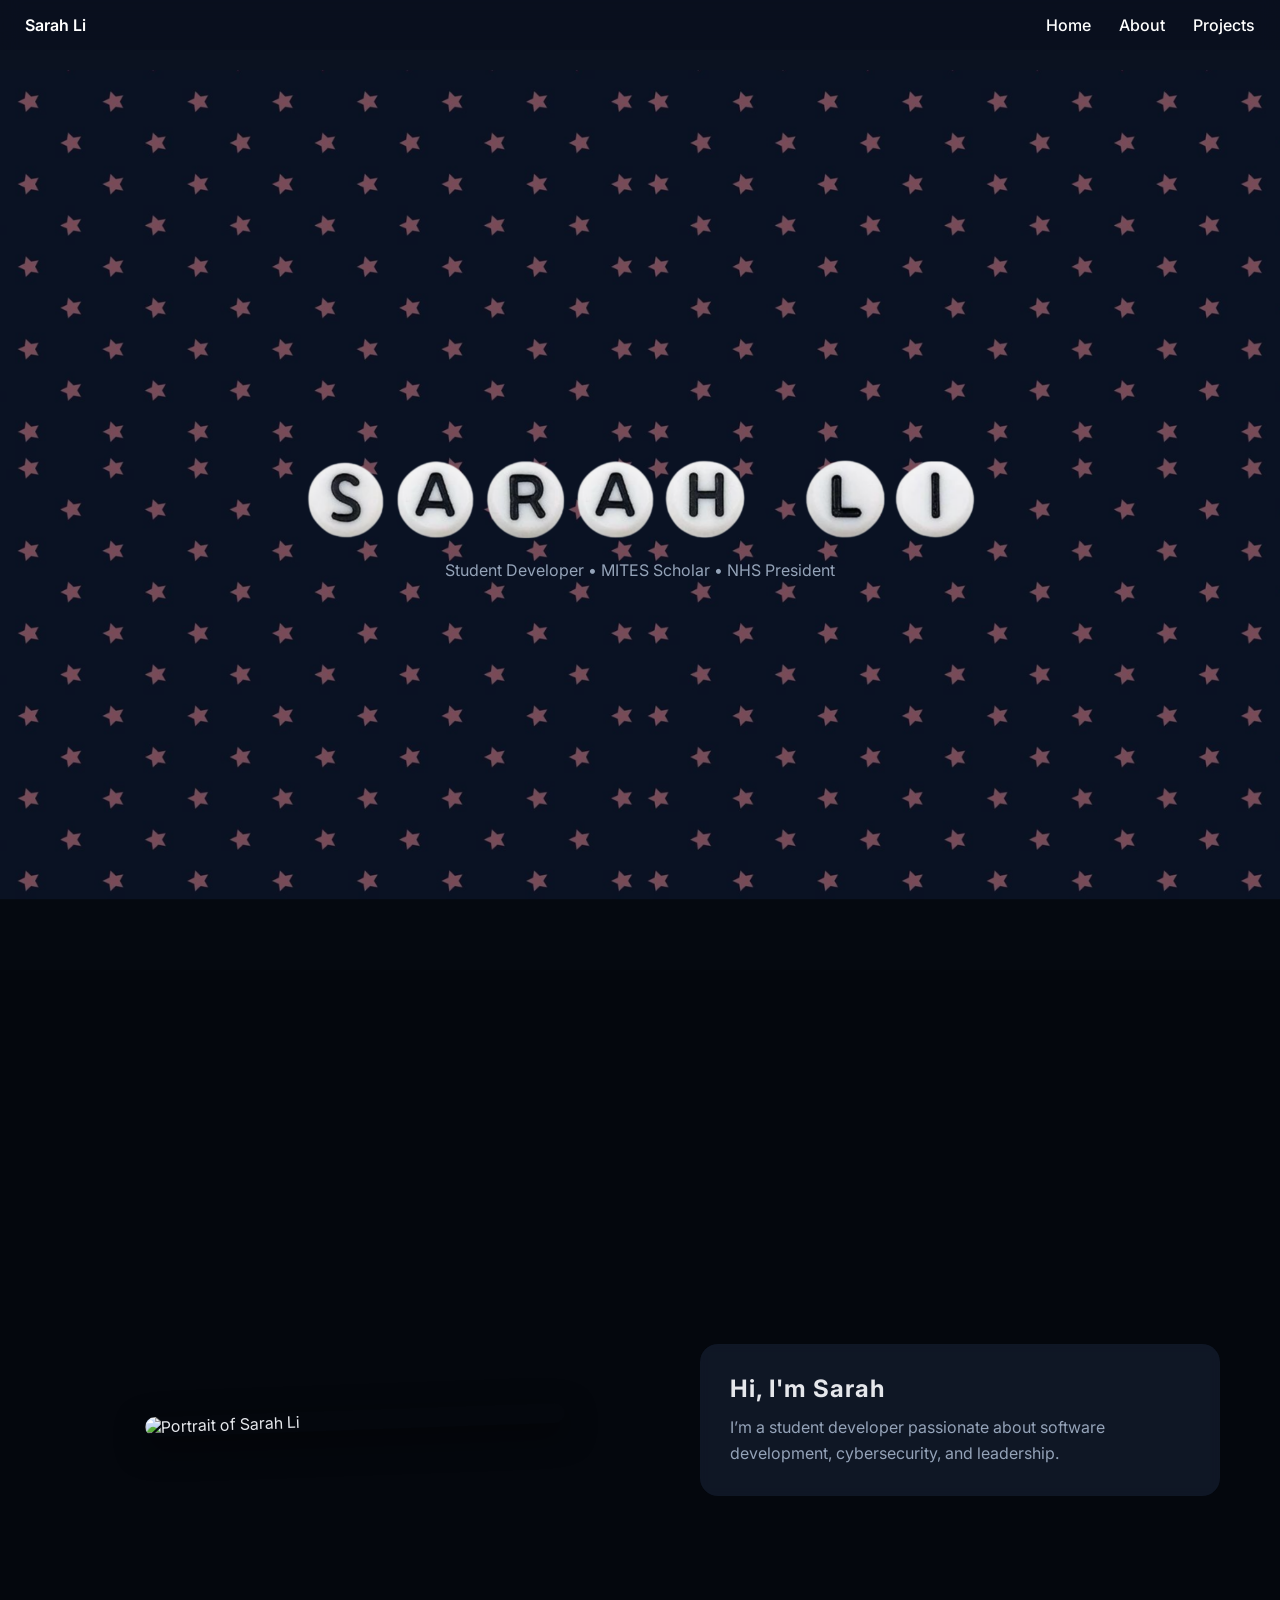
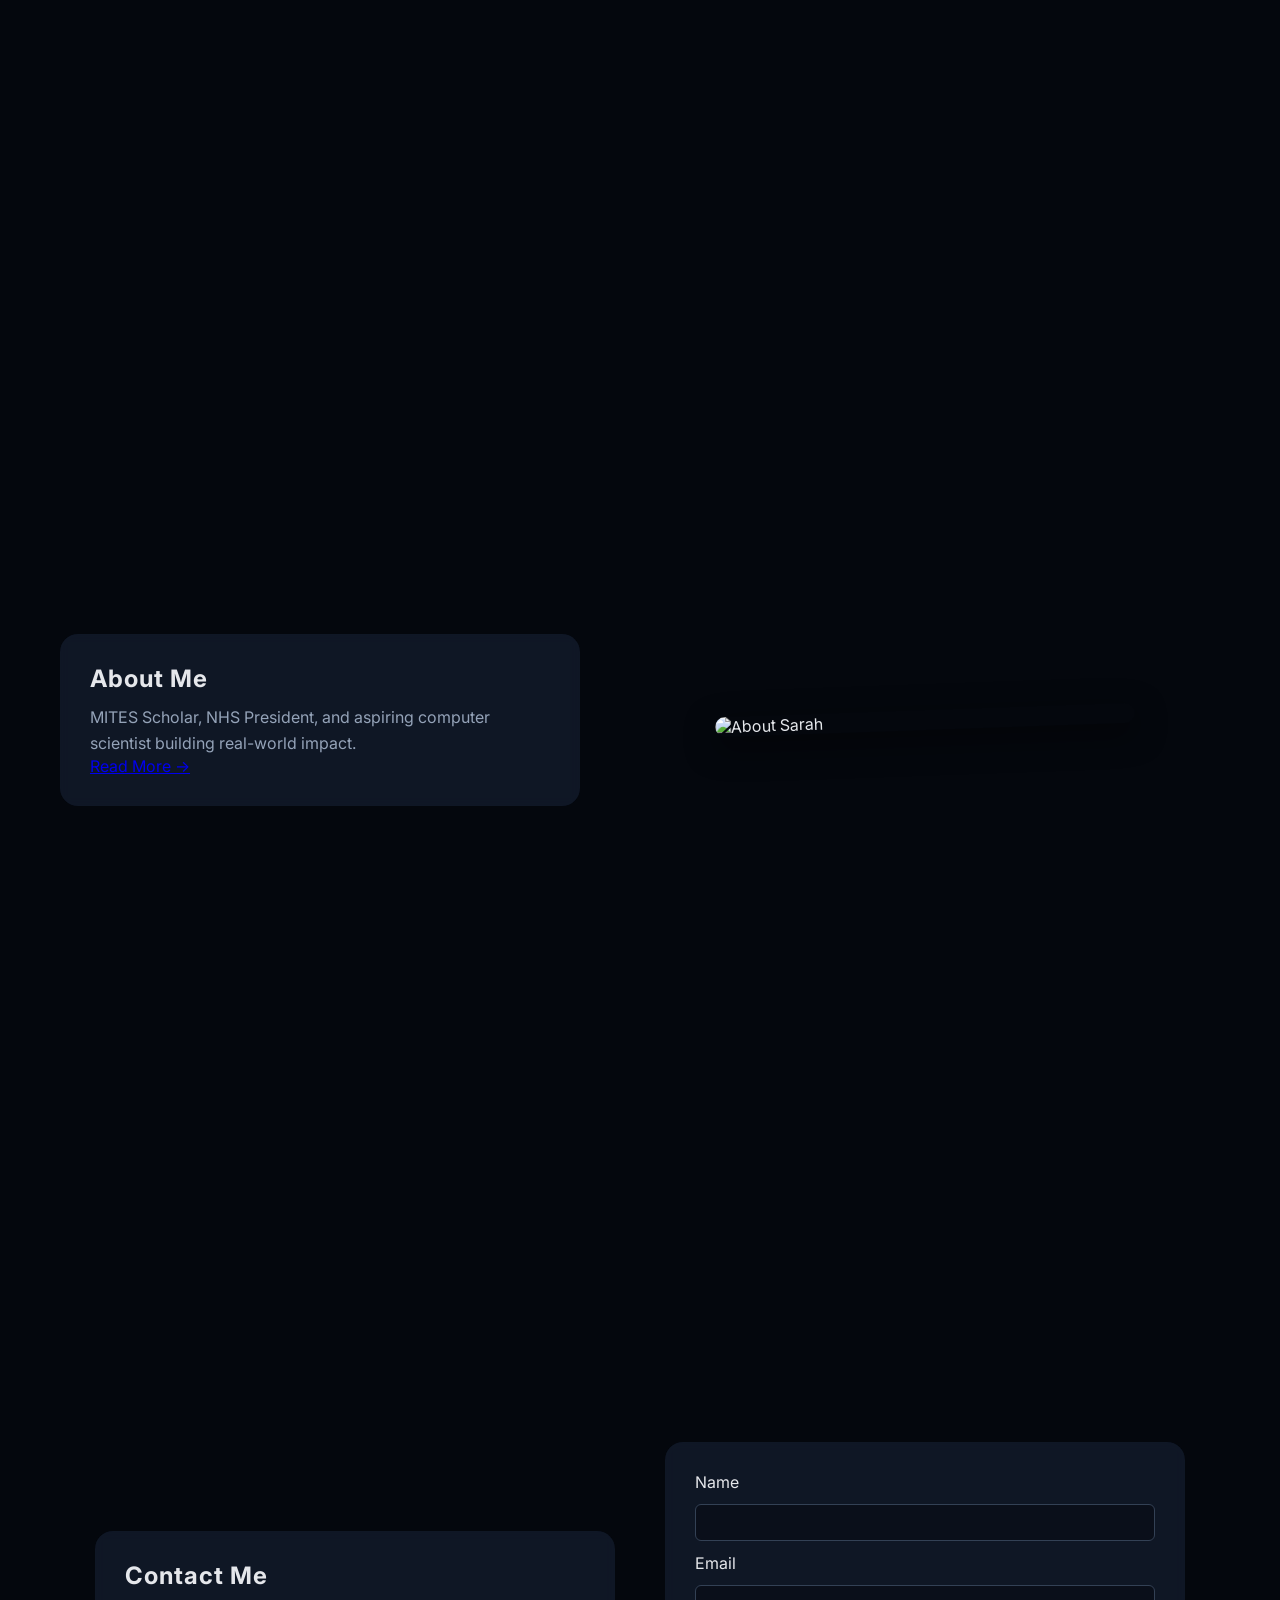
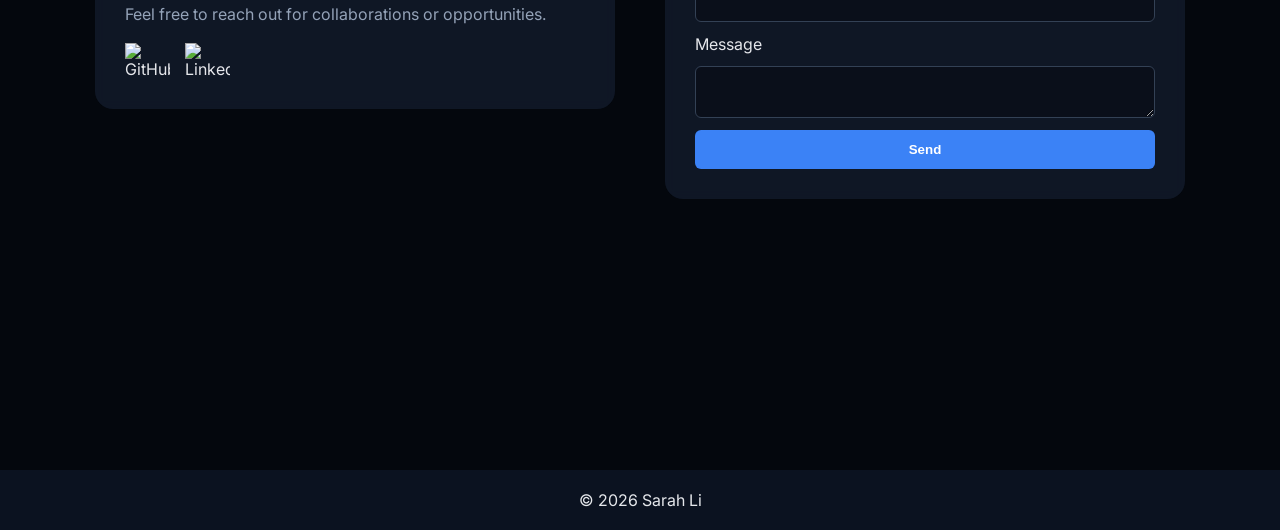
==== index.html @ 17f5e5b0 "barebones-no text yet" ====
<!DOCTYPE html>
<html lang="en">
<head>
<meta charset="UTF-8">
<meta name="description" content="Sarah Li portfolio - MITES Scholar, student developer, leadership, and software projects.">
<meta name="viewport" content="width=device-width, initial-scale=1.0">

<title>Sarah Li | Portfolio</title>

<link rel="stylesheet" href="style.css">

<style>
h2 { letter-spacing: 1px; }
</style>
</head>

<body>

<a href="#main" class="skip-link">Skip to content</a>

<nav>
  <div class="logo">Sarah Li</div>
  <div class="nav-links">
    <a href="index.html">Home</a>
    <a href="about.html">About</a>
    <a href="projects.html">Projects</a>
  </div>
</nav>

<main id="main">

<section class="hero">
    <div class="hero-overlay"></div>

    <div class="name-container">
        <img src="assets/name/S.png" class="letter" alt="S">
        <img src="assets/name/A.png" class="letter" alt="A">
        <img src="assets/name/R.png" class="letter" alt="R">
        <img src="assets/name/A2.png" class="letter" alt="A">
        <img src="assets/name/H.png" class="letter" alt="H">
        <span class="space"></span>
        <img src="assets/name/L.png" class="letter" alt="L">
        <img src="assets/name/I.png" class="letter" alt="I">
    </div>

    <p class="tagline">Student Developer • MITES Scholar • NHS President</p>
</section>

<!-- INTRO -->
<section class="image-section intro-bg">
<div class="overlay"></div>

<div class="split-section">
    <div class="split-img">
        <img src="assets/me.png" alt="Portrait of Sarah Li">
    </div>

    <div class="split-right">
        <h2>Hi, I'm Sarah</h2>
        <p>I’m a student developer passionate about software development, cybersecurity, and leadership.</p>
    </div>
</div>
</section>

<!-- ABOUT -->
<section class="image-section about-bg">
<div class="overlay"></div>

<div class="split-section split-reverse">
    <div class="split-img">
        <img src="assets/about.png" alt="About Sarah">
    </div>

    <div class="split-left">
        <h2>About Me</h2>
        <p>MITES Scholar, NHS President, and aspiring computer scientist building real-world impact.</p>
        <a href="about.html">Read More →</a>
    </div>
</div>
</section>

<!-- CONTACT -->
<section id="contact" class="image-section contact-bg">
<div class="overlay"></div>

<div class="split-left">
    <h2>Contact Me</h2>
    <p>Feel free to reach out for collaborations or opportunities.</p>

    <div class="social-icons">
        <img src="assets/github.png" class="social-icon" alt="GitHub">
        <img src="assets/linkedin.png" class="social-icon" alt="LinkedIn">
    </div>
</div>

<div class="split-right">
<form class="contact-form">
<label>Name</label>
<input type="text" required>

<label>Email</label>
<input type="email" required>

<label>Message</label>
<textarea required></textarea>

<button type="submit">Send</button>
</form>
</div>

</section>

</main>

<footer>
<p>© 2026 Sarah Li</p>
</footer>

<script src="script.js"></script>

</body>
</html>
---- style.css ----
/* ===== FONT ===== */
@import url('https://fonts.googleapis.com/css2?family=Inter:wght@300;400;600&display=swap');

/* ===== ROOT ===== */
:root {
    --bg: #0b1220;
    --paper: rgba(18, 26, 43, 0.85);
    --text: #e5e7eb;
    --muted: #94a3b8;
    --accent: #3b82f6;
}

/* ===== RESET ===== */
* {
    margin: 0;
    padding: 0;
    box-sizing: border-box;
}

body {
    font-family: "Inter", sans-serif;
    color: var(--text);
    background: var(--bg);
}

/* ===== NAVBAR ===== */
nav {
    position: fixed;
    top: 0;
    width: 100%;
    z-index: 1000;

    display: flex;
    justify-content: space-between;
    align-items: center;

    padding: 15px 25px;

    background: rgba(10, 15, 30, 0.75);
    backdrop-filter: blur(10px);
}

.logo {
    margin-right: auto;
    color: white;
    font-weight: 600;
}

.nav-links {
    display: flex;
    align-items: center;
    gap: 28px;
    flex-wrap: nowrap;
    margin-left: auto;
}

.nav-links a {
    color: white;
    text-decoration: none;
    font-weight: 500;
}

.nav-links a:hover {
    color: var(--accent);
    text-decoration: underline;
}
/* ===== PROJECTS CAROUSEL CENTERING ===== */
.project-wrapper {
    position: relative;
    z-index: 2;
    width: 100%;
    max-width: 900px;
    margin: 0 auto;
    padding: 40px 20px;
    text-align: center;
    background: var(--paper);
    border-radius: 18px;
    backdrop-filter: blur(6px);
}

.project-wrapper h1,

.project-wrapper h2,

.project-wrapper h3,

.project-wrapper p {

    color: var(--text);

}


.carousel {
    margin-top: 20px;
}

.carousel iframe {
    border-radius: 12px;
    border: none;
}

.carousel p {
    margin-top: 12px;
    color: var(--muted);
}

/* prevent overlap */
main {
    margin-top: 70px;
}

/* ===== HERO ===== */
.hero {
    height: 100vh;

    display: flex;
    flex-direction: column;
    justify-content: center;
    align-items: center;

    background-image: url("assets/backgrounds/links.png");
    background-size: cover;
    background-position: center;
    background-attachment: fixed;

    position: relative;
}

.hero-overlay {
    position: absolute;
    inset: 0;
    background: rgba(0,0,0,0.5);
}

/* ===== NAME LETTERS ===== */
.name-container {
    display: flex;
    flex-wrap: wrap;
    justify-content: center;
    gap: 10px;
    z-index: 2;
}

.letter {
    height: 80px;
}

.space {
    width: 40px;
}

.tagline {
    margin-top: 20px;
    color: var(--muted);
    z-index: 2;
}

/* ===== PARALLAX SECTIONS ===== */
.image-section {
    position: relative;
    min-height: 100vh;

    display: flex;
    align-items: center;
    justify-content: center;

    background-size: cover;
    background-position: center;
    background-attachment: fixed;
}

/* ===== BACKGROUNDS ===== */
.intro-bg {
    background-image: url("assets/backgrounds/intro.png");
}

.about-bg {
    background-image: url("assets/backgrounds/about.png");
}

.contact-bg {
    background-image: url("assets/backgrounds/contact.png");
}

/* ===== OVERLAY ===== */
.overlay {
    position: absolute;
    inset: 0;
    background: rgba(0,0,0,0.6);
}

/* ===== SPLIT LAYOUT ===== */
.split-section {
    position: relative;
    z-index: 2;

    display: flex;
    align-items: center;
    justify-content: center;

    gap: 50px;
    padding: 80px 60px;
    width: 100%;
}

/* alternating */
.split-reverse {
    flex-direction: row-reverse;
}

/* TEXT BOXES */
.split-left,
.split-right {
    flex: 1;

    background: var(--paper);
    padding: 30px;
    border-radius: 18px;

    backdrop-filter: blur(6px);
    max-width: 520px;
}

/* TEXT STYLING */
.split-left h2,
.split-right h2 {
    margin-bottom: 12px;
}

.split-left p,
.split-right p {
    color: var(--muted);
    line-height: 1.6;
}

/* IMAGE SIDE */
.split-img {
    flex: 1;
    display: flex;
    justify-content: center;
}

.split-img img {
    width: 100%;
    max-width: 420px;
    border-radius: 12px;

    /* scrapbook vibe */
    transform: rotate(-2deg);
    box-shadow: 0 10px 30px rgba(0,0,0,0.5);
}

/* ===== CONTACT ===== */
#contact {
    position: relative;
    z-index: 2;

    display: flex;
    align-items: center;
    justify-content: center;

    gap: 50px;
    padding: 100px 60px;
}

/* FORM */
.contact-form {
    display: flex;
    flex-direction: column;
    gap: 12px;
}

.contact-form input,
.contact-form textarea {
    width: 100%;
    padding: 10px;

    border-radius: 6px;
    border: 1px solid #334155;

    background: rgba(0,0,0,0.3);
    color: var(--text);
}

.contact-form button {
    background: var(--accent);
    color: white;

    border: none;
    padding: 12px;
    border-radius: 6px;

    cursor: pointer;
    font-weight: 600;
}

.contact-form button:hover {
    opacity: 0.9;
}

/* ===== SOCIAL ===== */
.social-icons {
    display: flex;
    gap: 15px;
    margin-top: 15px;
}

.social-icon {
    width: 45px;
    transition: transform 0.2s;
}

.social-icon:hover {
    transform: scale(1.15);
}

/* ===== ACCESSIBILITY ===== */
.skip-link {
    position: absolute;
    top: -40px;
    left: 0;
    background: var(--accent);
    padding: 10px;
    z-index: 2000;
}

.skip-link:focus {
    top: 0;
}

/* ===== FOOTER ===== */
footer {
    text-align: center;
    padding: 20px;
}

/* ===== MOBILE ===== */
@media (max-width: 900px) {

    .split-section,
    #contact {
        flex-direction: column;
        text-align: center;
        padding: 60px 20px;
    }

    .split-img img {
        max-width: 300px;
    }

    nav {
        flex-direction: row;
        flex-wrap: wrap;
        justify-content: space-between;
    }

    .nav-links {
        width: 100%;
        justify-content: center;
        margin-top: 10px;
    }
}
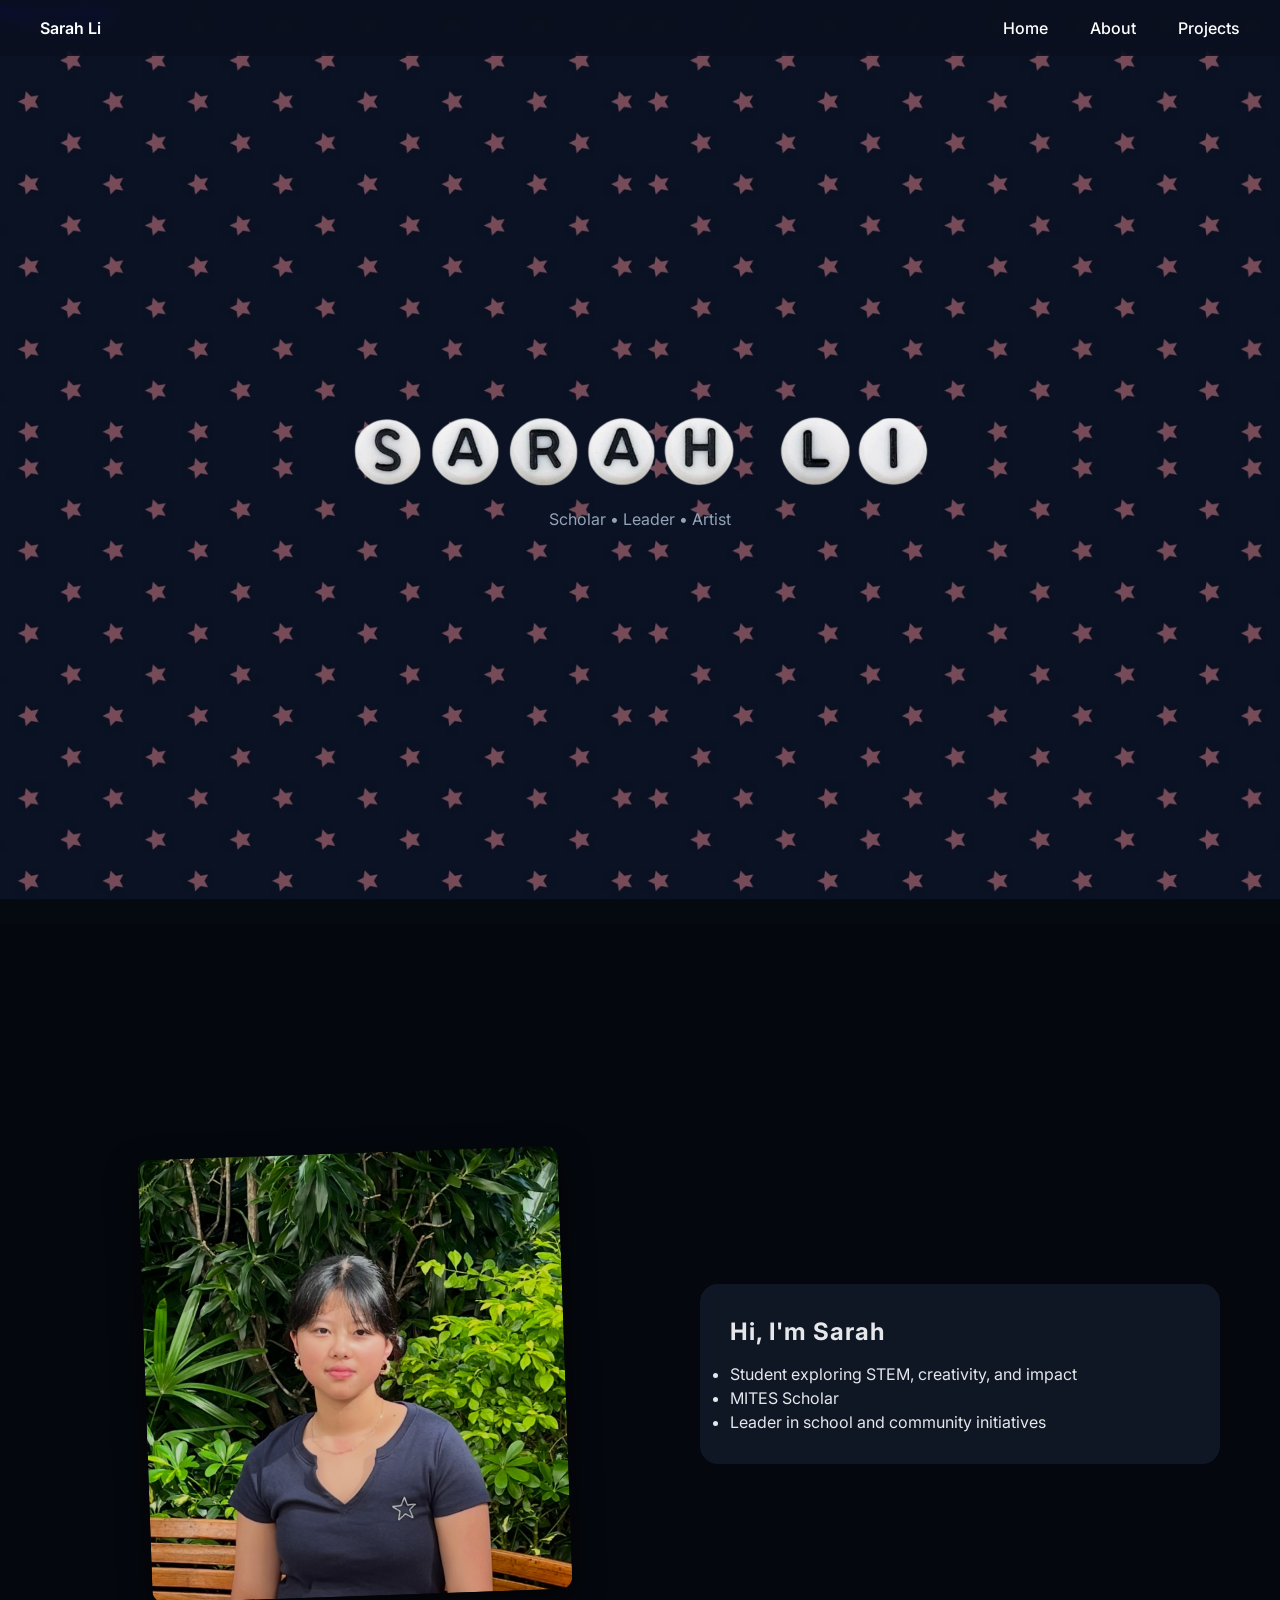
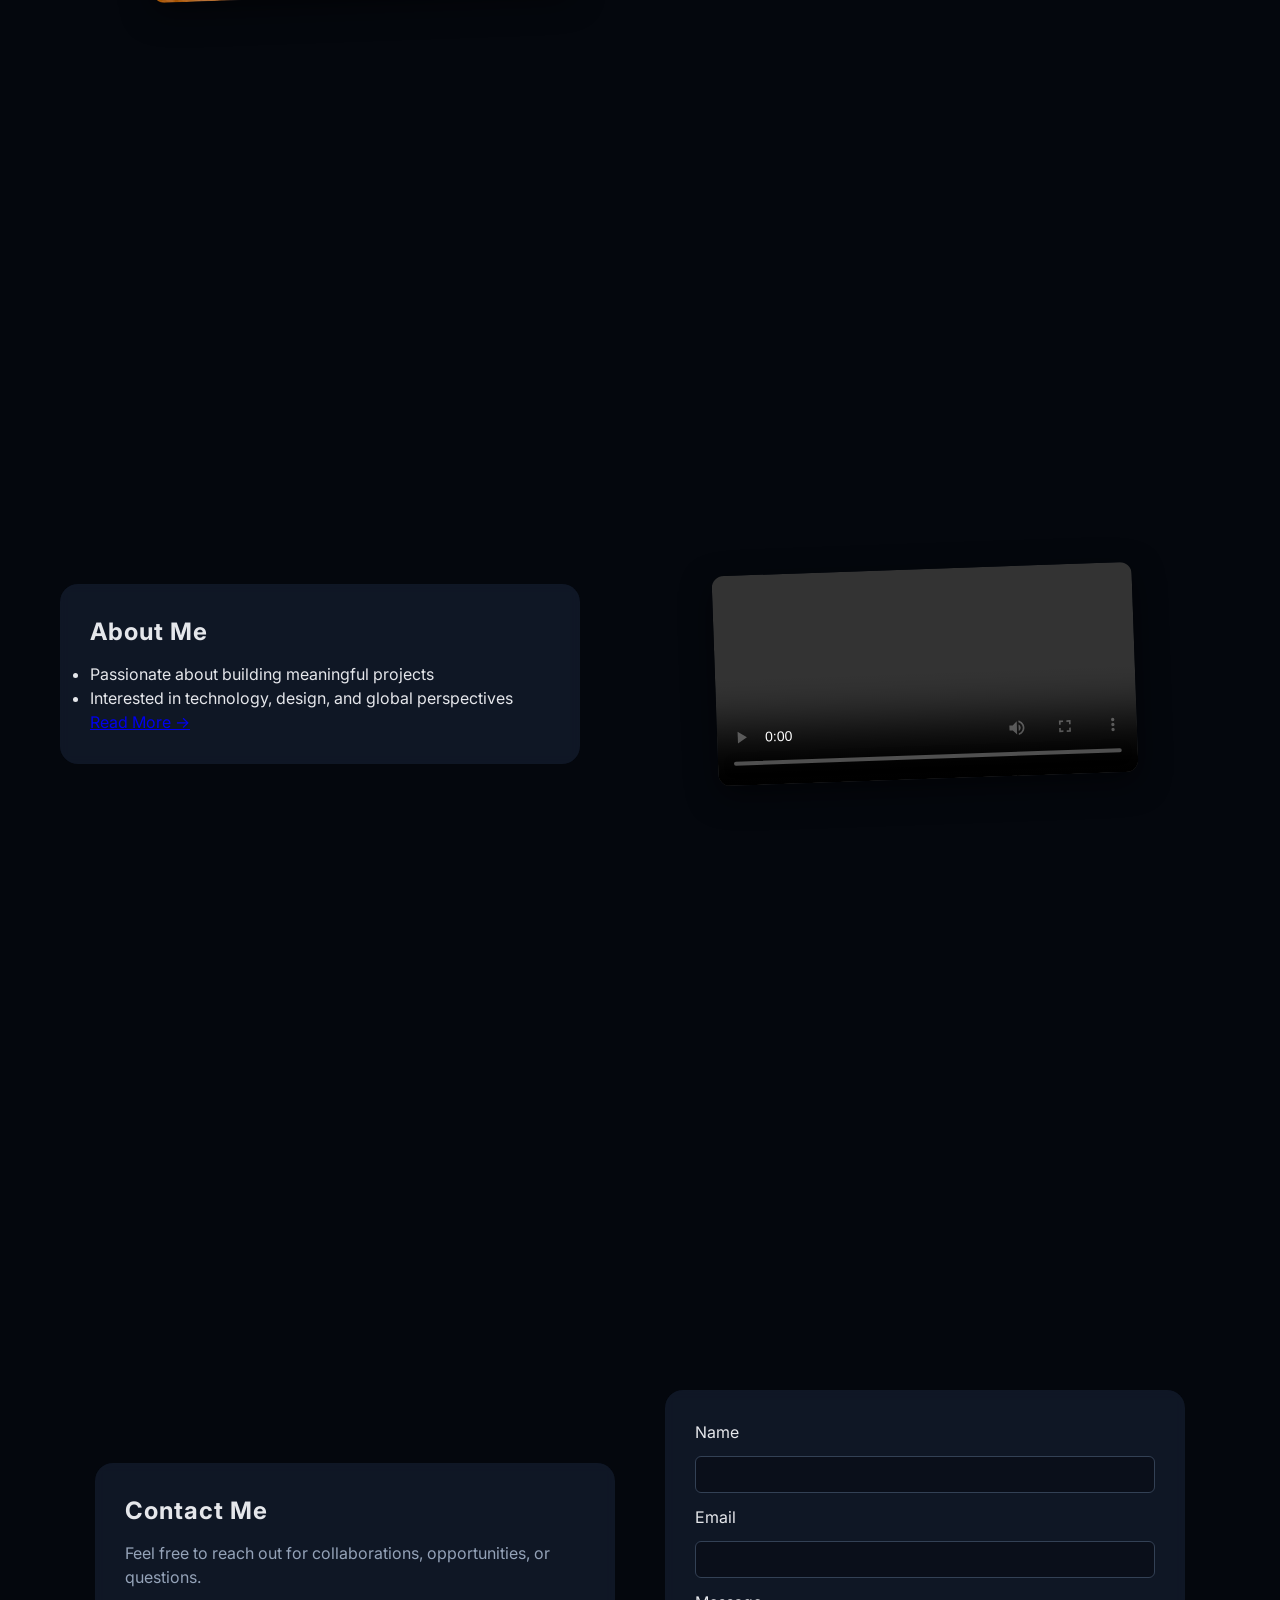
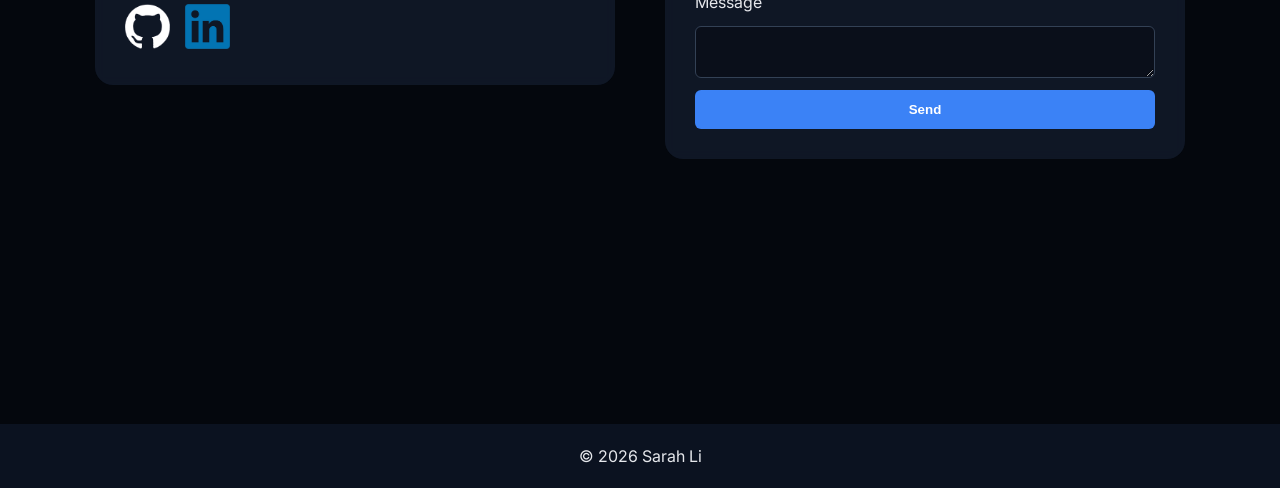
==== commit 2c8abc15: "complete portfolio" ====
--- a/index.html
+++ b/index.html
@@ -2,7 +2,7 @@
 <html lang="en">
 <head>
 <meta charset="UTF-8">
-<meta name="description" content="Sarah Li portfolio - MITES Scholar, student developer, leadership, and software projects.">
+<meta name="description" content="Sarah Li portfolio">
 <meta name="viewport" content="width=device-width, initial-scale=1.0">
 
 <title>Sarah Li | Portfolio</title>
@@ -43,7 +43,7 @@
         <img src="assets/name/I.png" class="letter" alt="I">
     </div>
 
-    <p class="tagline">Student Developer • MITES Scholar • NHS President</p>
+    <p class="tagline">Scholar • Leader • Artist</p>
 </section>
 
 <!-- INTRO -->
@@ -52,13 +52,17 @@
 
 <div class="split-section">
     <div class="split-img">
-        <img src="assets/me.png" alt="Portrait of Sarah Li">
+        <img src="assets/profile.jpeg" alt="Profile Picture of Sarah Li">
     </div>
 
     <div class="split-right">
-        <h2>Hi, I'm Sarah</h2>
-        <p>I’m a student developer passionate about software development, cybersecurity, and leadership.</p>
-    </div>
+    <h2>Hi, I'm Sarah</h2>
+    <ul>
+        <li>Student exploring STEM, creativity, and impact</li>
+        <li>MITES Scholar</li>
+        <li>Leader in school and community initiatives</li>
+    </ul>
+</div>
 </div>
 </section>
 
@@ -68,14 +72,17 @@
 
 <div class="split-section split-reverse">
     <div class="split-img">
-        <img src="assets/about.png" alt="About Sarah">
+        <video src="assets/Academics.mp4" controls alt="Creative and academic work by Sarah Li"></video>
     </div>
 
     <div class="split-left">
-        <h2>About Me</h2>
-        <p>MITES Scholar, NHS President, and aspiring computer scientist building real-world impact.</p>
-        <a href="about.html">Read More →</a>
-    </div>
+    <h2>About Me</h2>
+    <ul>
+        <li>Passionate about building meaningful projects</li>
+        <li>Interested in technology, design, and global perspectives</li>
+    </ul>
+    <a href="about.html">Read More →</a>
+</div>
 </div>
 </section>
 
@@ -85,24 +92,37 @@
 
 <div class="split-left">
     <h2>Contact Me</h2>
-    <p>Feel free to reach out for collaborations or opportunities.</p>
+    <p>Feel free to reach out for collaborations, opportunities, or questions.</p>
 
     <div class="social-icons">
-        <img src="assets/github.png" class="social-icon" alt="GitHub">
-        <img src="assets/linkedin.png" class="social-icon" alt="LinkedIn">
+
+        <!-- GitHub -->
+        <a href="https://github.com/SarahLi25" target="_blank" rel="noopener noreferrer">
+            <img src="assets/githubLogo.png" 
+                 class="social-icon" 
+                 alt="Visit Sarah Li's GitHub profile">
+        </a>
+
+        <!-- LinkedIn -->
+        <a href="https://www.linkedin.com/in/sarah-li-873441270/" target="_blank" rel="noopener noreferrer">
+            <img src="assets/linkedinLogo.png" 
+                 class="social-icon" 
+                 alt="Visit Sarah Li's LinkedIn profile">
+        </a>
+
     </div>
 </div>
 
 <div class="split-right">
 <form class="contact-form">
-<label>Name</label>
-<input type="text" required>
+<label for="name">Name</label>
+<input id="name" type="text" required>
 
-<label>Email</label>
-<input type="email" required>
+<label for="email">Email</label>
+<input id="email" type="email" required>
 
-<label>Message</label>
-<textarea required></textarea>
+<label for="message">Message</label>
+<textarea id="message" required></textarea>
 
 <button type="submit">Send</button>
 </form>
--- a/style.css
+++ b/style.css
@@ -21,9 +21,10 @@
     font-family: "Inter", sans-serif;
     color: var(--text);
     background: var(--bg);
-}
-
-/* ===== NAVBAR ===== */
+    line-height: 1.5;
+}
+
+/* ===== NAVBAR (FIXED LAYOUT) ===== */
 nav {
     position: fixed;
     top: 0;
@@ -31,27 +32,26 @@
     z-index: 1000;
 
     display: flex;
+    align-items: center;
     justify-content: space-between;
-    align-items: center;
-
-    padding: 15px 25px;
+
+    padding: 16px 40px;
 
     background: rgba(10, 15, 30, 0.75);
     backdrop-filter: blur(10px);
 }
 
 .logo {
-    margin-right: auto;
     color: white;
     font-weight: 600;
+    flex-shrink: 0;
 }
 
 .nav-links {
     display: flex;
     align-items: center;
-    gap: 28px;
-    flex-wrap: nowrap;
-    margin-left: auto;
+    gap: 42px; /* more breathing room */
+    flex-shrink: 0;
 }
 
 .nav-links a {
@@ -64,7 +64,161 @@
     color: var(--accent);
     text-decoration: underline;
 }
-/* ===== PROJECTS CAROUSEL CENTERING ===== */
+
+/* ===== HERO (FIXED NAME ALIGNMENT) ===== */
+.hero {
+    height: 100vh;
+
+    display: flex;
+    flex-direction: column;
+    justify-content: center;
+    align-items: center;
+
+    background-image: url("assets/backgrounds/links.png");
+    background-size: cover;
+    background-position: center;
+    background-attachment: fixed;
+
+    position: relative;
+    text-align: center;
+}
+
+.hero-overlay {
+    position: absolute;
+    inset: 0;
+    background: rgba(0,0,0,0.5);
+}
+
+/* ===== NAME LETTERS FIX ===== */
+.name-container {
+    display: flex;
+    flex-wrap: wrap;
+    justify-content: center;
+    align-items: center;
+    gap: 8px;
+
+    position: relative;
+    z-index: 2;
+
+    max-width: 90%;
+}
+
+.letter {
+    height: 70px; /* slightly smaller = cleaner alignment */
+    width: auto;
+}
+
+.space {
+    width: 30px;
+}
+
+.tagline {
+    margin-top: 20px;
+    color: var(--muted);
+    z-index: 2;
+}
+
+/* ===== PARALLAX SECTIONS ===== */
+.image-section {
+    position: relative;
+    min-height: 100vh;
+
+    display: flex;
+    align-items: center;
+    justify-content: center;
+
+    background-size: cover;
+    background-position: center;
+    background-attachment: fixed;
+}
+
+/* ===== BACKGROUNDS ===== */
+.intro-bg {
+    background-image: url("assets/backgrounds/intro.png");
+}
+
+.about-bg {
+    background-image: url("assets/backgrounds/about.png");
+}
+
+.contact-bg {
+    background-image: url("assets/backgrounds/contact.png");
+}
+
+/* ===== OVERLAY ===== */
+.overlay {
+    position: absolute;
+    inset: 0;
+    background: rgba(0,0,0,0.6);
+}
+
+/* ===== SPLIT LAYOUT ===== */
+.split-section {
+    position: relative;
+    z-index: 2;
+
+    display: flex;
+    align-items: center;
+    justify-content: center;
+
+    gap: 50px;
+    padding: 80px 60px;
+    width: 100%;
+}
+
+.split-reverse {
+    flex-direction: row-reverse;
+}
+
+/* ===== TEXT BOXES ===== */
+.split-left,
+.split-right {
+    flex: 1;
+
+    background: var(--paper);
+    padding: 30px;
+    border-radius: 18px;
+
+    backdrop-filter: blur(6px);
+    max-width: 520px;
+}
+
+.split-left h2,
+.split-right h2 {
+    margin-bottom: 12px;
+}
+
+.split-left p,
+.split-right p {
+    color: var(--muted);
+}
+
+/* ===== IMAGES ===== */
+.split-img {
+    flex: 1;
+    display: flex;
+    justify-content: center;
+}
+
+.split-img img,
+.split-img video,
+.split-img iframe {
+    width: 100%;
+    max-width: 420px;
+    border-radius: 12px;
+
+    transform: rotate(-2deg);
+    box-shadow: 0 10px 30px rgba(0,0,0,0.5);
+}
+
+/* ===== SUBTEXT ===== */
+.subtext {
+    margin-left: 20px;
+    color: var(--muted);
+    font-size: 0.95rem;
+}
+
+/* ===== PROJECTS ===== */
 .project-wrapper {
     position: relative;
     z-index: 2;
@@ -75,180 +229,110 @@
     text-align: center;
     background: var(--paper);
     border-radius: 18px;
-    backdrop-filter: blur(6px);
-}
-
-.project-wrapper h1,
-
-.project-wrapper h2,
-
-.project-wrapper h3,
-
-.project-wrapper p {
-
-    color: var(--text);
-
-}
-
-
-.carousel {
+    box-shadow: 0 12px 40px rgba(0,0,0,0.35);
+    color: var(--text);
+}
+
+.project-title {
+    font-size: 1.3rem;
+    font-weight: 600;
+    margin-bottom: 10px;
+    color: var(--text);
+}
+
+.project-description {
+    color: var(--muted);
+    font-size: 0.95rem;
+    margin: 12px 0;
+}
+
+/* ===== EMBEDS ===== */
+.project-embed {
+    width: 80%;
+    height: 240px;
+    border: none;
+    border-radius: 14px;
+    display: block;
+    margin: 0 auto;
+}
+
+/* ===== BUTTON ===== */
+.project-btn {
+    display: inline-block;
+    margin-top: 8px;
+    padding: 8px 16px;
+
+    background: #1f2937;
+    color: var(--text);
+
+    border: 1px solid rgba(255,255,255,0.15);
+    border-radius: 10px;
+
+    text-decoration: none;
+    font-size: 0.9rem;
+
+    transition: 0.2s ease;
+}
+
+.project-btn:hover {
+    background: var(--accent);
+    color: white;
+}
+
+/* ===== AWARDS TABLE (FINAL POLISHED VERSION) ===== */
+.awards-table {
+    width: 100%;
+    border-collapse: collapse;
     margin-top: 20px;
-}
-
-.carousel iframe {
-    border-radius: 12px;
-    border: none;
-}
-
-.carousel p {
-    margin-top: 12px;
+
+    background: var(--paper);
+    backdrop-filter: blur(10px);
+
+    border-radius: 14px;
+    overflow: hidden;
+
+    box-shadow: 0 10px 30px rgba(0,0,0,0.35);
+}
+
+/* HEADER */
+.awards-table th {
+    padding: 14px 16px;
+    text-align: left;
+
+    background: rgba(0, 0, 0, 0.35);
+    color: var(--text);
+
+    font-weight: 600;
+    letter-spacing: 0.5px;
+}
+
+/* CELLS */
+.awards-table td {
+    padding: 14px 16px;
+    text-align: left;
+
     color: var(--muted);
-}
-
-/* prevent overlap */
-main {
-    margin-top: 70px;
-}
-
-/* ===== HERO ===== */
-.hero {
-    height: 100vh;
-
-    display: flex;
-    flex-direction: column;
-    justify-content: center;
-    align-items: center;
-
-    background-image: url("assets/backgrounds/links.png");
-    background-size: cover;
-    background-position: center;
-    background-attachment: fixed;
-
-    position: relative;
-}
-
-.hero-overlay {
-    position: absolute;
-    inset: 0;
-    background: rgba(0,0,0,0.5);
-}
-
-/* ===== NAME LETTERS ===== */
-.name-container {
-    display: flex;
-    flex-wrap: wrap;
-    justify-content: center;
-    gap: 10px;
-    z-index: 2;
-}
-
-.letter {
-    height: 80px;
-}
-
-.space {
-    width: 40px;
-}
-
-.tagline {
-    margin-top: 20px;
-    color: var(--muted);
-    z-index: 2;
-}
-
-/* ===== PARALLAX SECTIONS ===== */
-.image-section {
-    position: relative;
-    min-height: 100vh;
-
-    display: flex;
-    align-items: center;
-    justify-content: center;
-
-    background-size: cover;
-    background-position: center;
-    background-attachment: fixed;
-}
-
-/* ===== BACKGROUNDS ===== */
-.intro-bg {
-    background-image: url("assets/backgrounds/intro.png");
-}
-
-.about-bg {
-    background-image: url("assets/backgrounds/about.png");
-}
-
-.contact-bg {
-    background-image: url("assets/backgrounds/contact.png");
-}
-
-/* ===== OVERLAY ===== */
-.overlay {
-    position: absolute;
-    inset: 0;
-    background: rgba(0,0,0,0.6);
-}
-
-/* ===== SPLIT LAYOUT ===== */
-.split-section {
-    position: relative;
-    z-index: 2;
-
-    display: flex;
-    align-items: center;
-    justify-content: center;
-
-    gap: 50px;
-    padding: 80px 60px;
-    width: 100%;
-}
-
-/* alternating */
-.split-reverse {
-    flex-direction: row-reverse;
-}
-
-/* TEXT BOXES */
-.split-left,
-.split-right {
-    flex: 1;
-
-    background: var(--paper);
-    padding: 30px;
-    border-radius: 18px;
-
-    backdrop-filter: blur(6px);
-    max-width: 520px;
-}
-
-/* TEXT STYLING */
-.split-left h2,
-.split-right h2 {
-    margin-bottom: 12px;
-}
-
-.split-left p,
-.split-right p {
-    color: var(--muted);
-    line-height: 1.6;
-}
-
-/* IMAGE SIDE */
-.split-img {
-    flex: 1;
-    display: flex;
-    justify-content: center;
-}
-
-.split-img img {
-    width: 100%;
-    max-width: 420px;
-    border-radius: 12px;
-
-    /* scrapbook vibe */
-    transform: rotate(-2deg);
-    box-shadow: 0 10px 30px rgba(0,0,0,0.5);
+    vertical-align: top;
+}
+
+/* ROW SEPARATION */
+.awards-table tr {
+    border-bottom: 1px solid rgba(255,255,255,0.08);
+}
+
+.awards-table tr:last-child {
+    border-bottom: none;
+}
+
+/* HOVER EFFECT  */
+.awards-table tr:hover {
+    background: rgba(255,255,255,0.04);
+    transition: 0.2s ease;
+}
+
+/* EMPHASIS INSIDE TABLE */
+.awards-table strong {
+    color: var(--text);
 }
 
 /* ===== CONTACT ===== */
@@ -264,7 +348,7 @@
     padding: 100px 60px;
 }
 
-/* FORM */
+/* ===== FORM ===== */
 .contact-form {
     display: flex;
     flex-direction: column;
@@ -286,17 +370,11 @@
 .contact-form button {
     background: var(--accent);
     color: white;
-
     border: none;
     padding: 12px;
     border-radius: 6px;
-
     cursor: pointer;
     font-weight: 600;
-}
-
-.contact-form button:hover {
-    opacity: 0.9;
 }
 
 /* ===== SOCIAL ===== */
@@ -313,20 +391,6 @@
 
 .social-icon:hover {
     transform: scale(1.15);
-}
-
-/* ===== ACCESSIBILITY ===== */
-.skip-link {
-    position: absolute;
-    top: -40px;
-    left: 0;
-    background: var(--accent);
-    padding: 10px;
-    z-index: 2000;
-}
-
-.skip-link:focus {
-    top: 0;
 }
 
 /* ===== FOOTER ===== */
@@ -337,7 +401,6 @@
 
 /* ===== MOBILE ===== */
 @media (max-width: 900px) {
-
     .split-section,
     #contact {
         flex-direction: column;
@@ -345,19 +408,15 @@
         padding: 60px 20px;
     }
 
-    .split-img img {
+    .nav-links {
+        justify-content: center;
+        width: 100%;
+        margin-top: 10px;
+    }
+
+    .split-img img,
+    .split-img video,
+    .split-img iframe {
         max-width: 300px;
     }
-
-    nav {
-        flex-direction: row;
-        flex-wrap: wrap;
-        justify-content: space-between;
-    }
-
-    .nav-links {
-        width: 100%;
-        justify-content: center;
-        margin-top: 10px;
-    }
 }
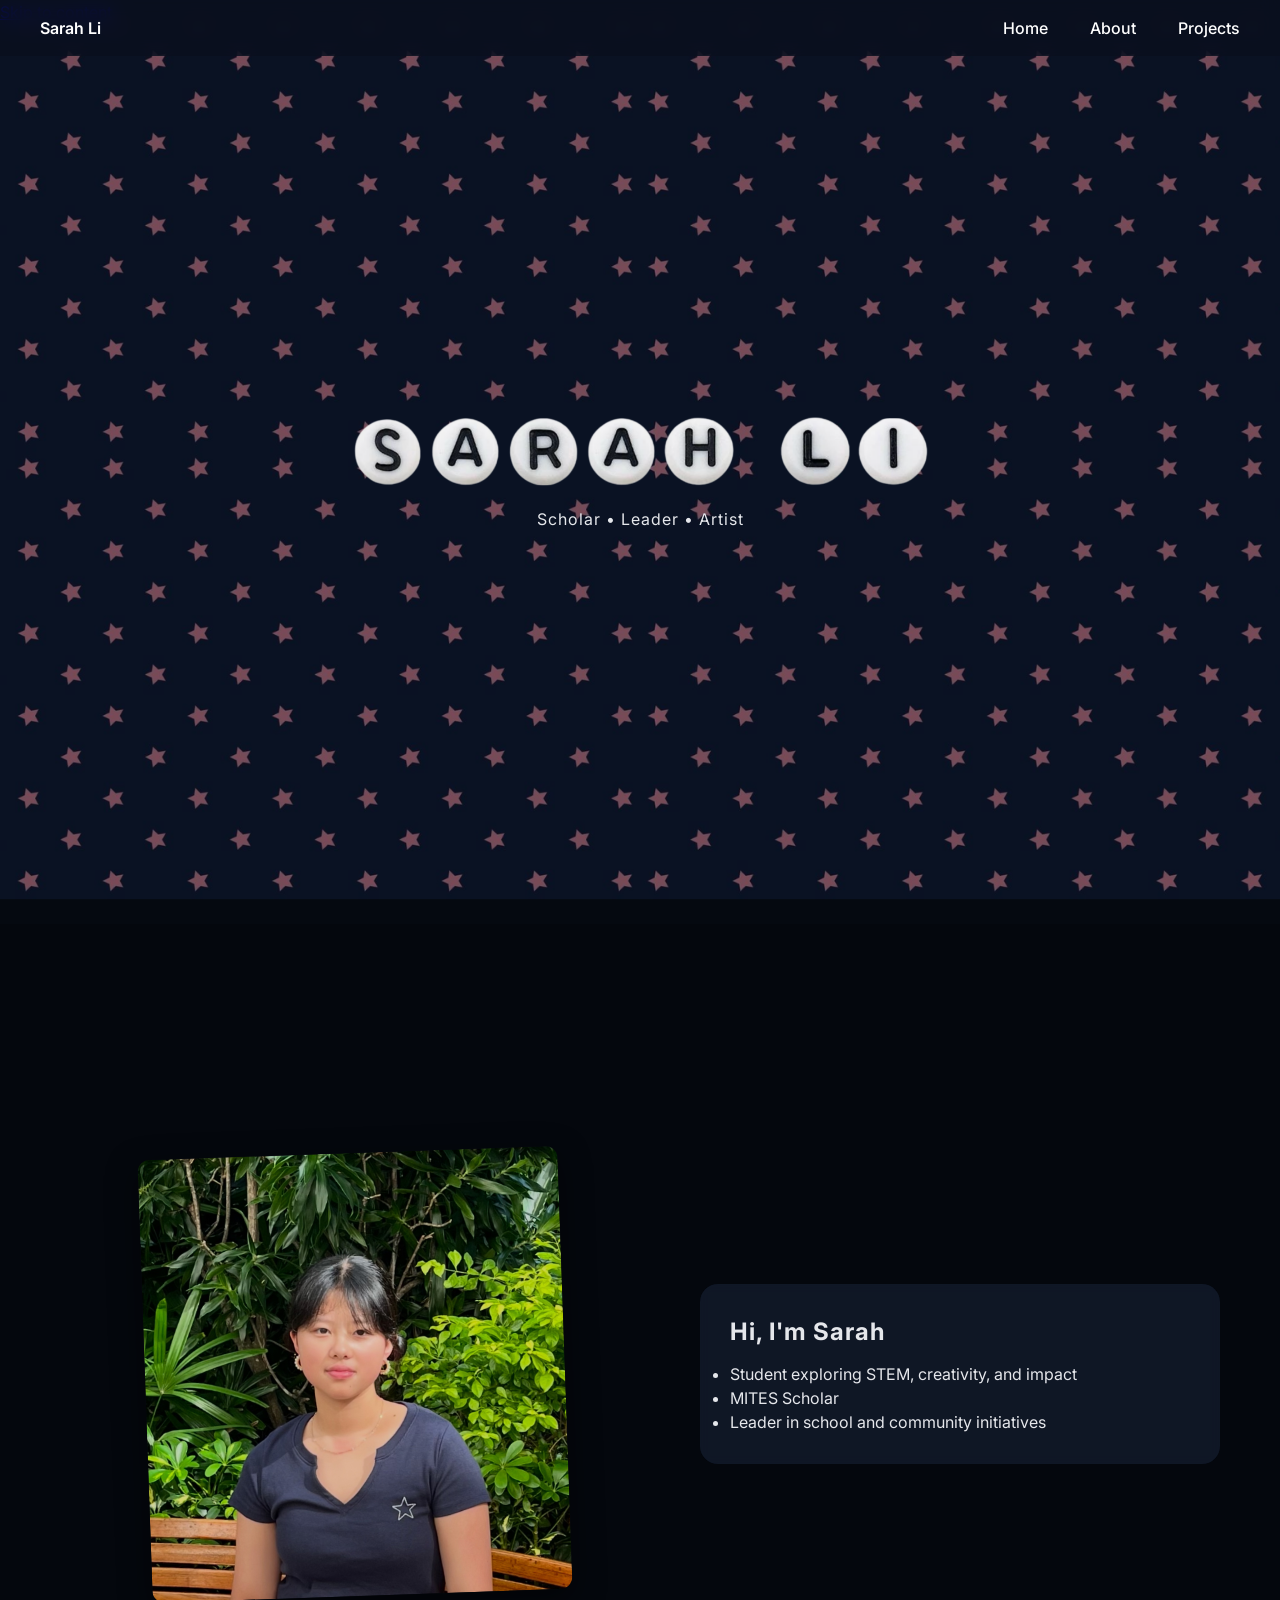
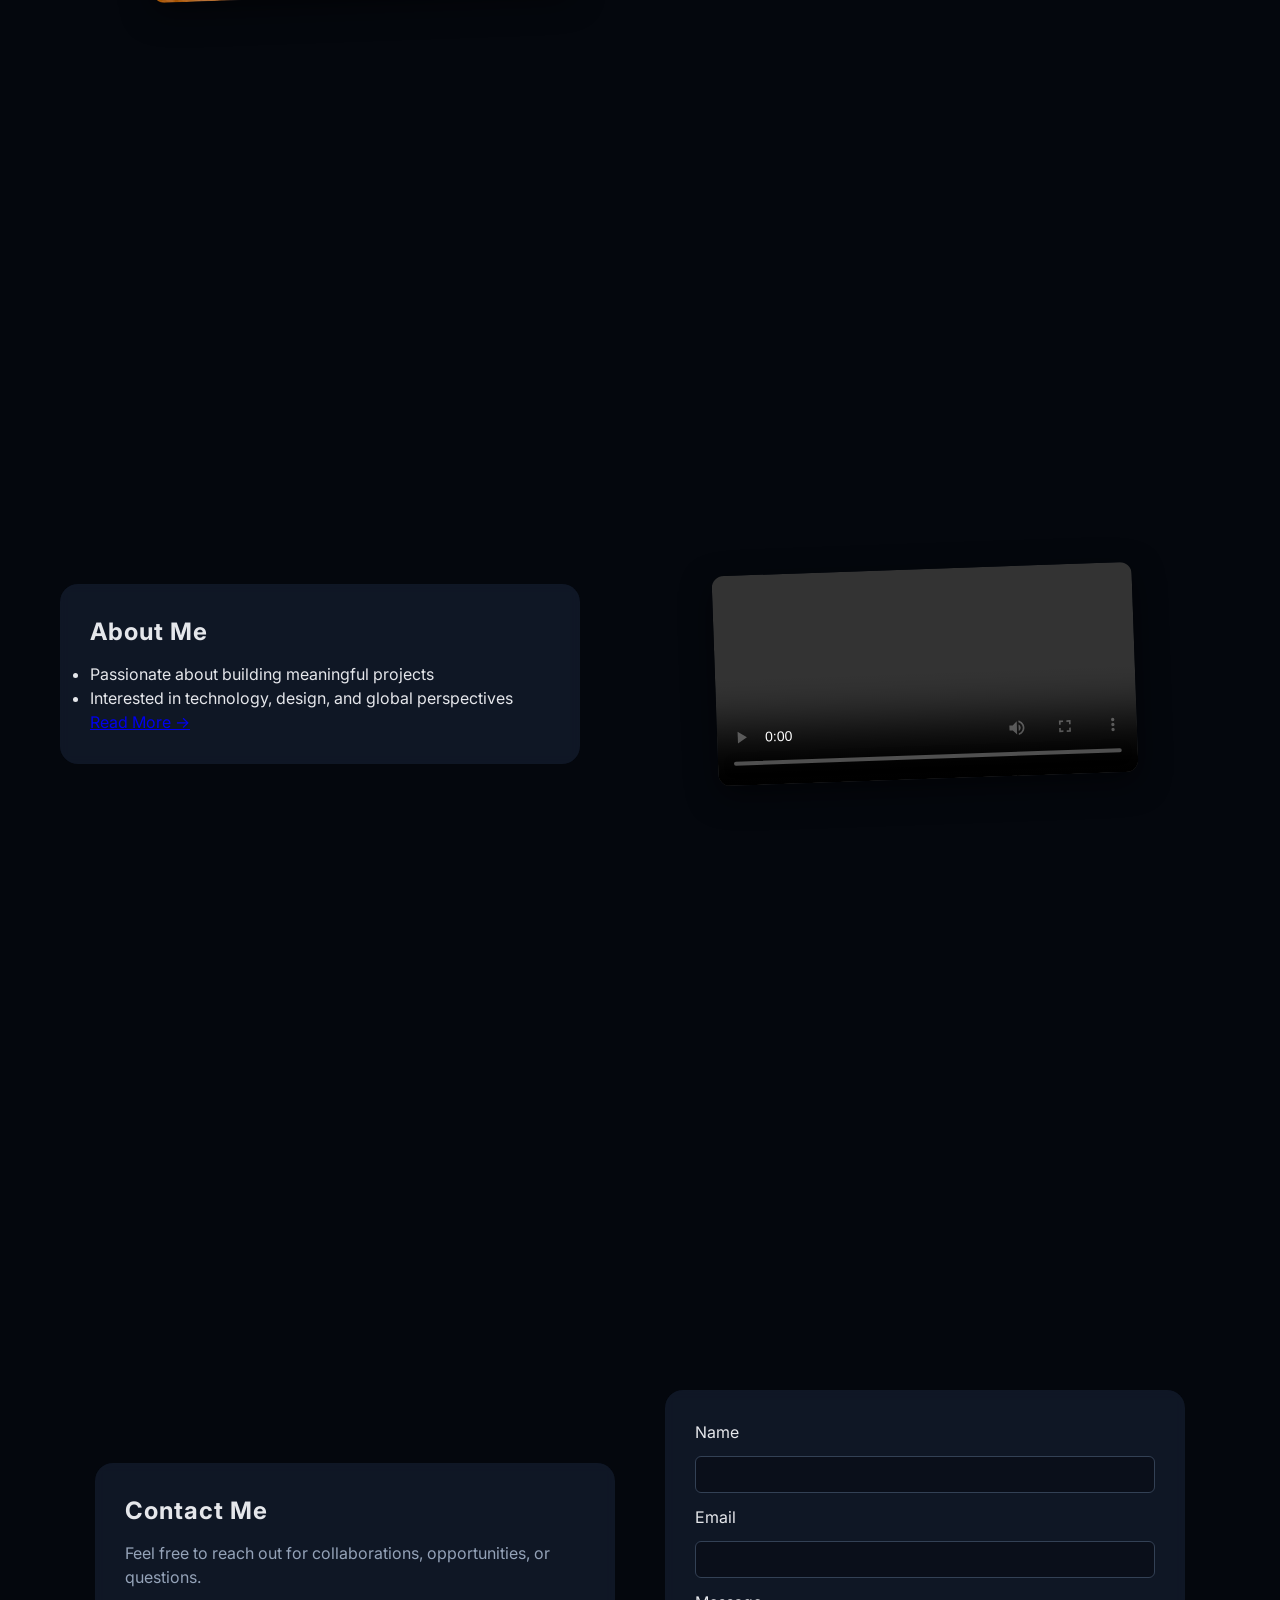
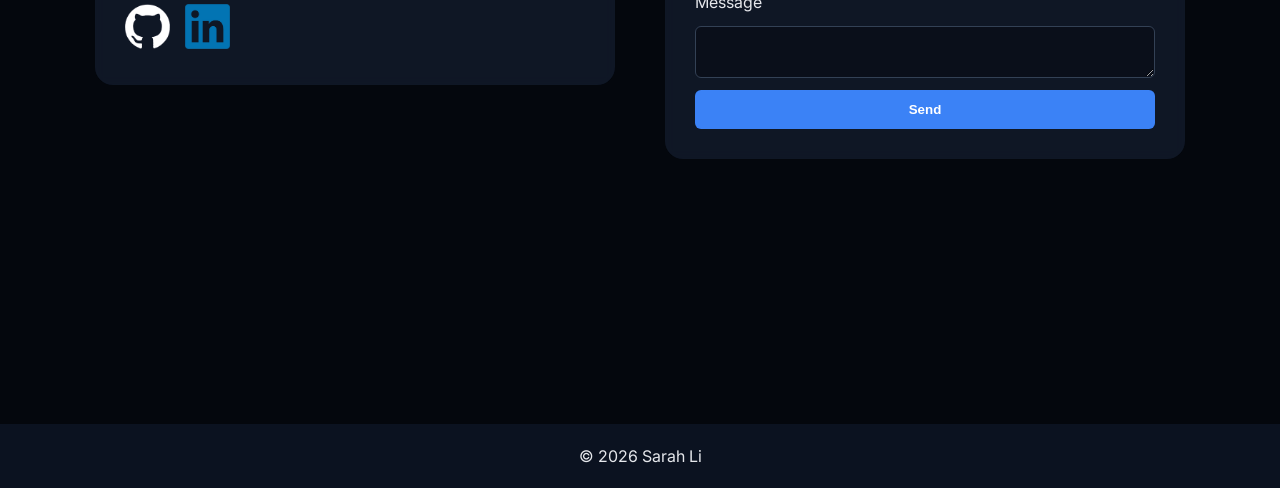
==== commit 7657657c: "added inline css" ====
--- a/index.html
+++ b/index.html
@@ -43,7 +43,9 @@
         <img src="assets/name/I.png" class="letter" alt="I">
     </div>
 
-    <p class="tagline">Scholar • Leader • Artist</p>
+    <p class="tagline" style="color:#e5e7eb; letter-spacing:1px;">
+    Scholar • Leader • Artist
+    </p>
 </section>
 
 <!-- INTRO -->
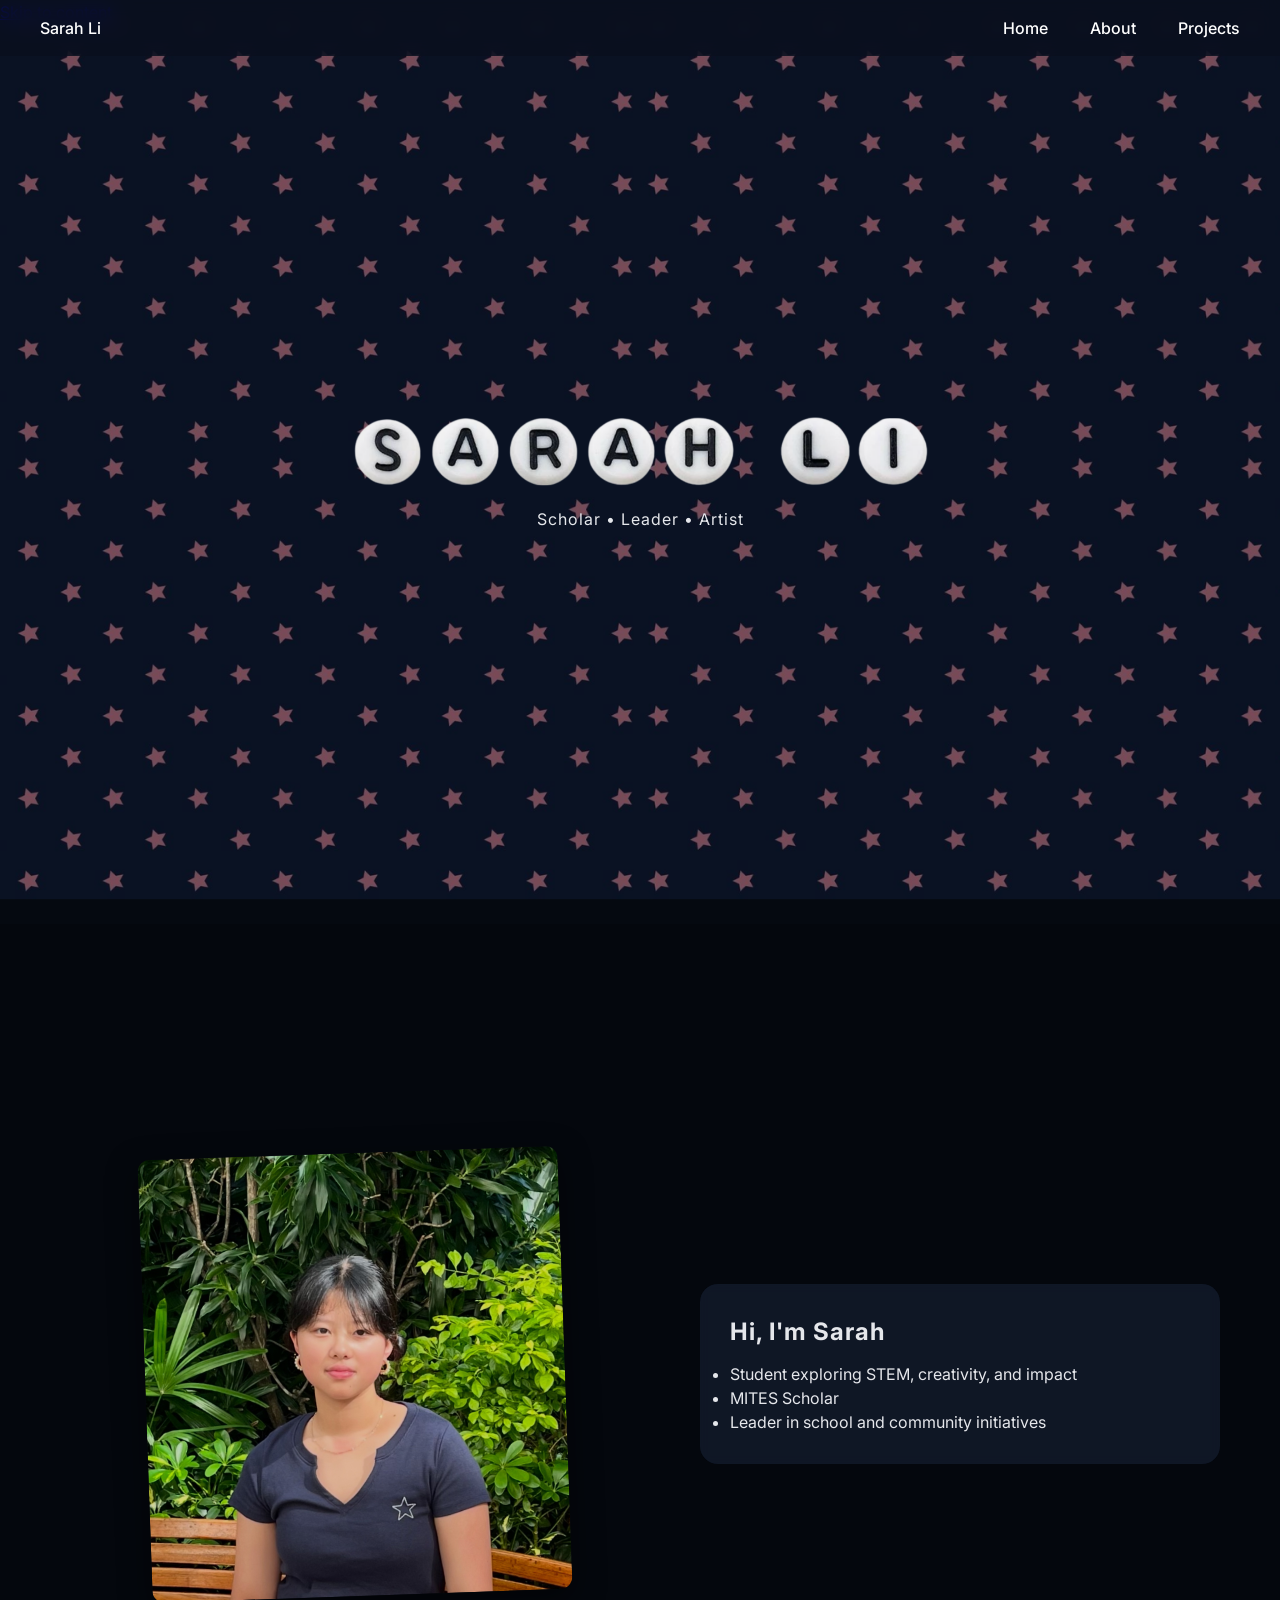
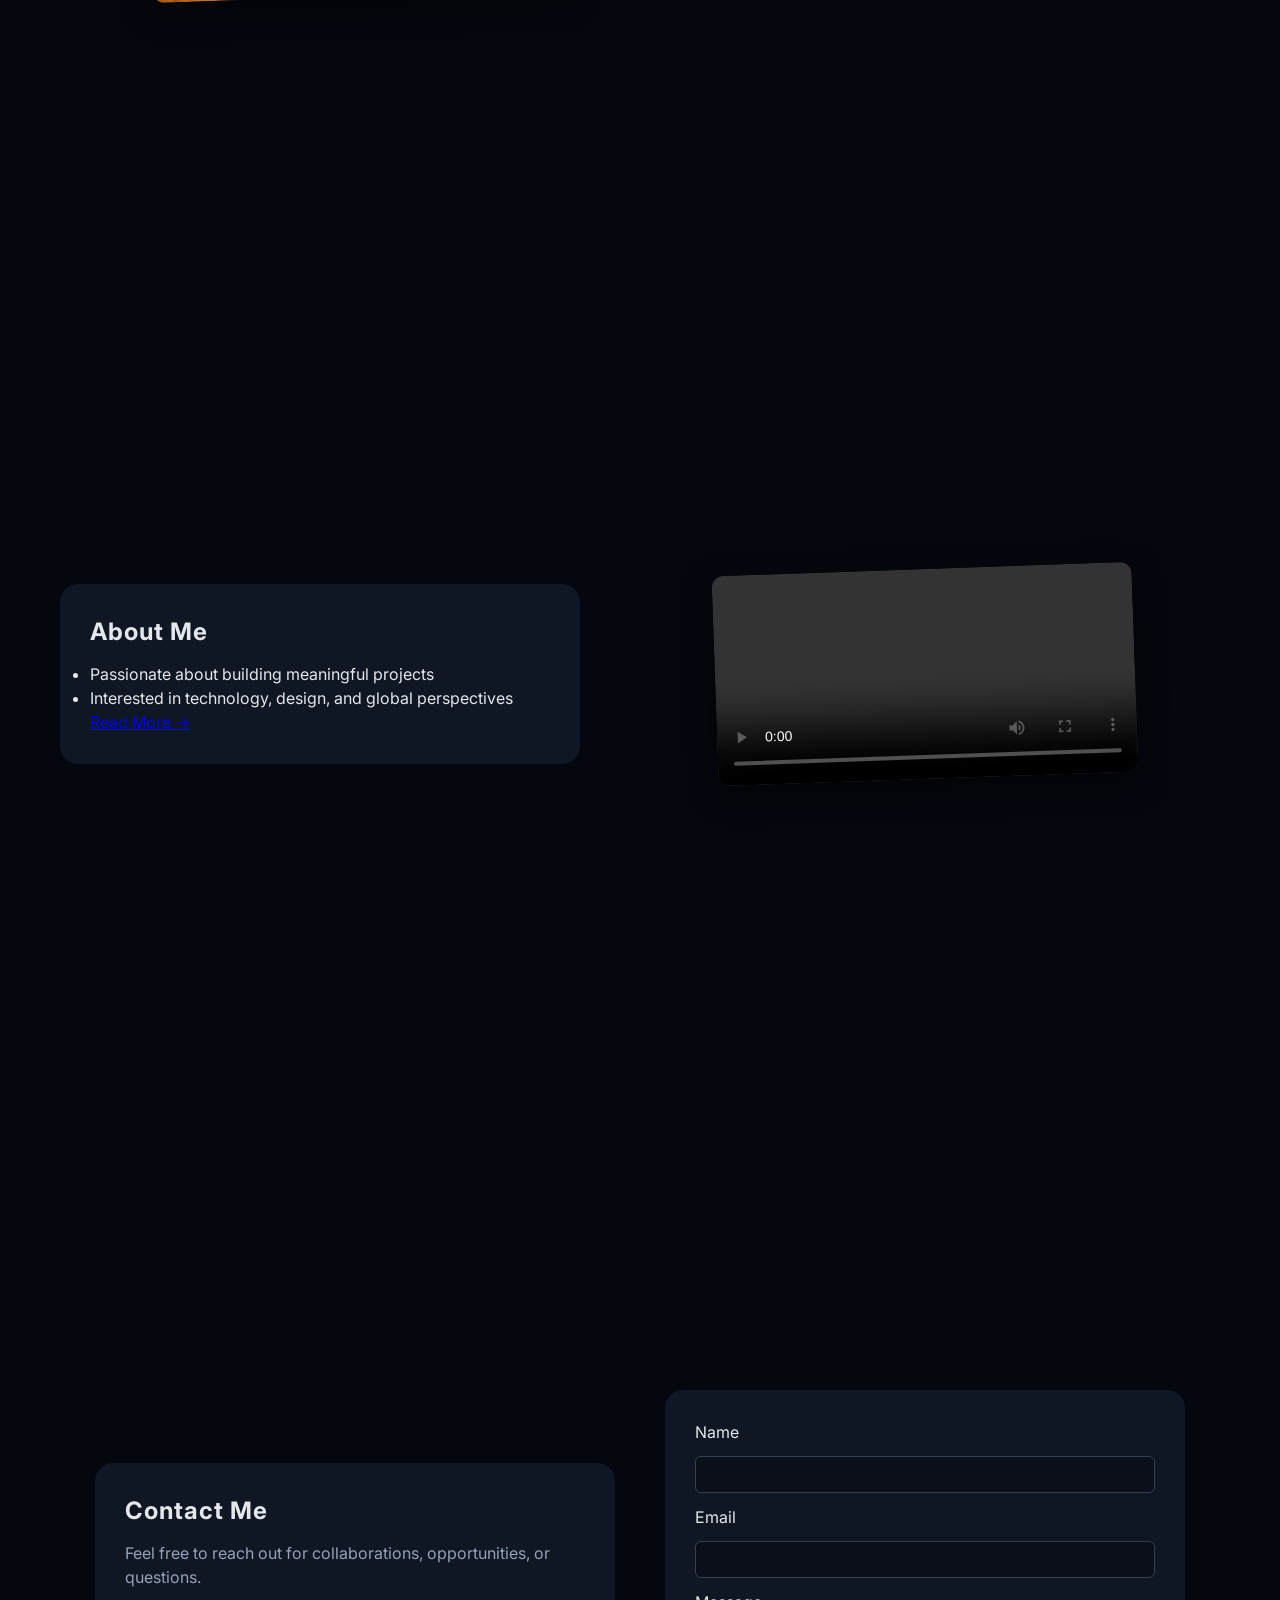
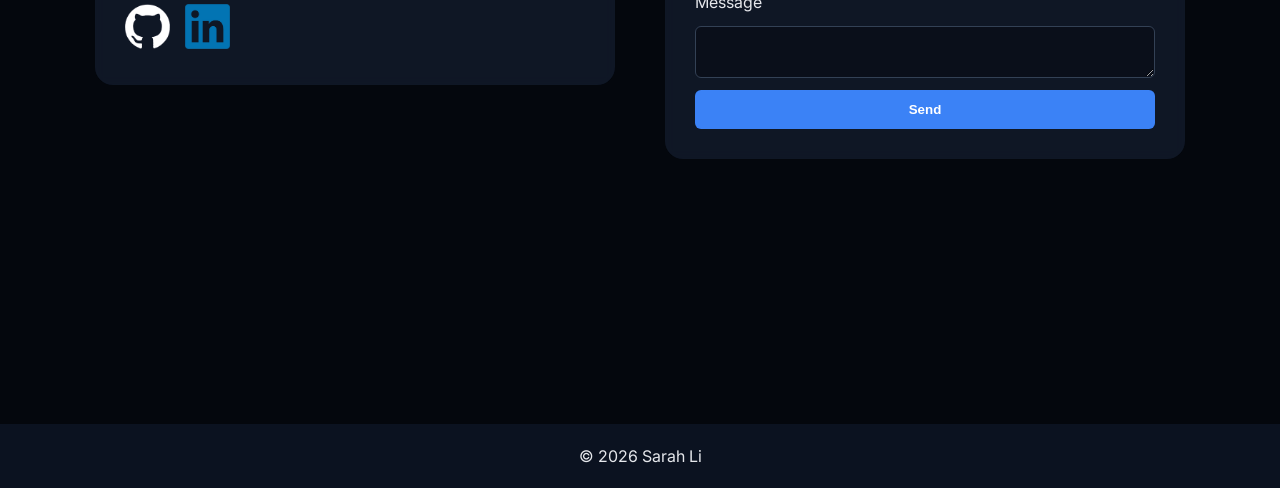
==== commit f4631f74: "added link to nav bar" ====
--- a/index.html
+++ b/index.html
@@ -19,7 +19,10 @@
 <a href="#main" class="skip-link">Skip to content</a>
 
 <nav>
-  <div class="logo">Sarah Li</div>
+  <div class="nav-links">
+    <a href="index.html">Sarah Li</a>
+  </div>
+
   <div class="nav-links">
     <a href="index.html">Home</a>
     <a href="about.html">About</a>
